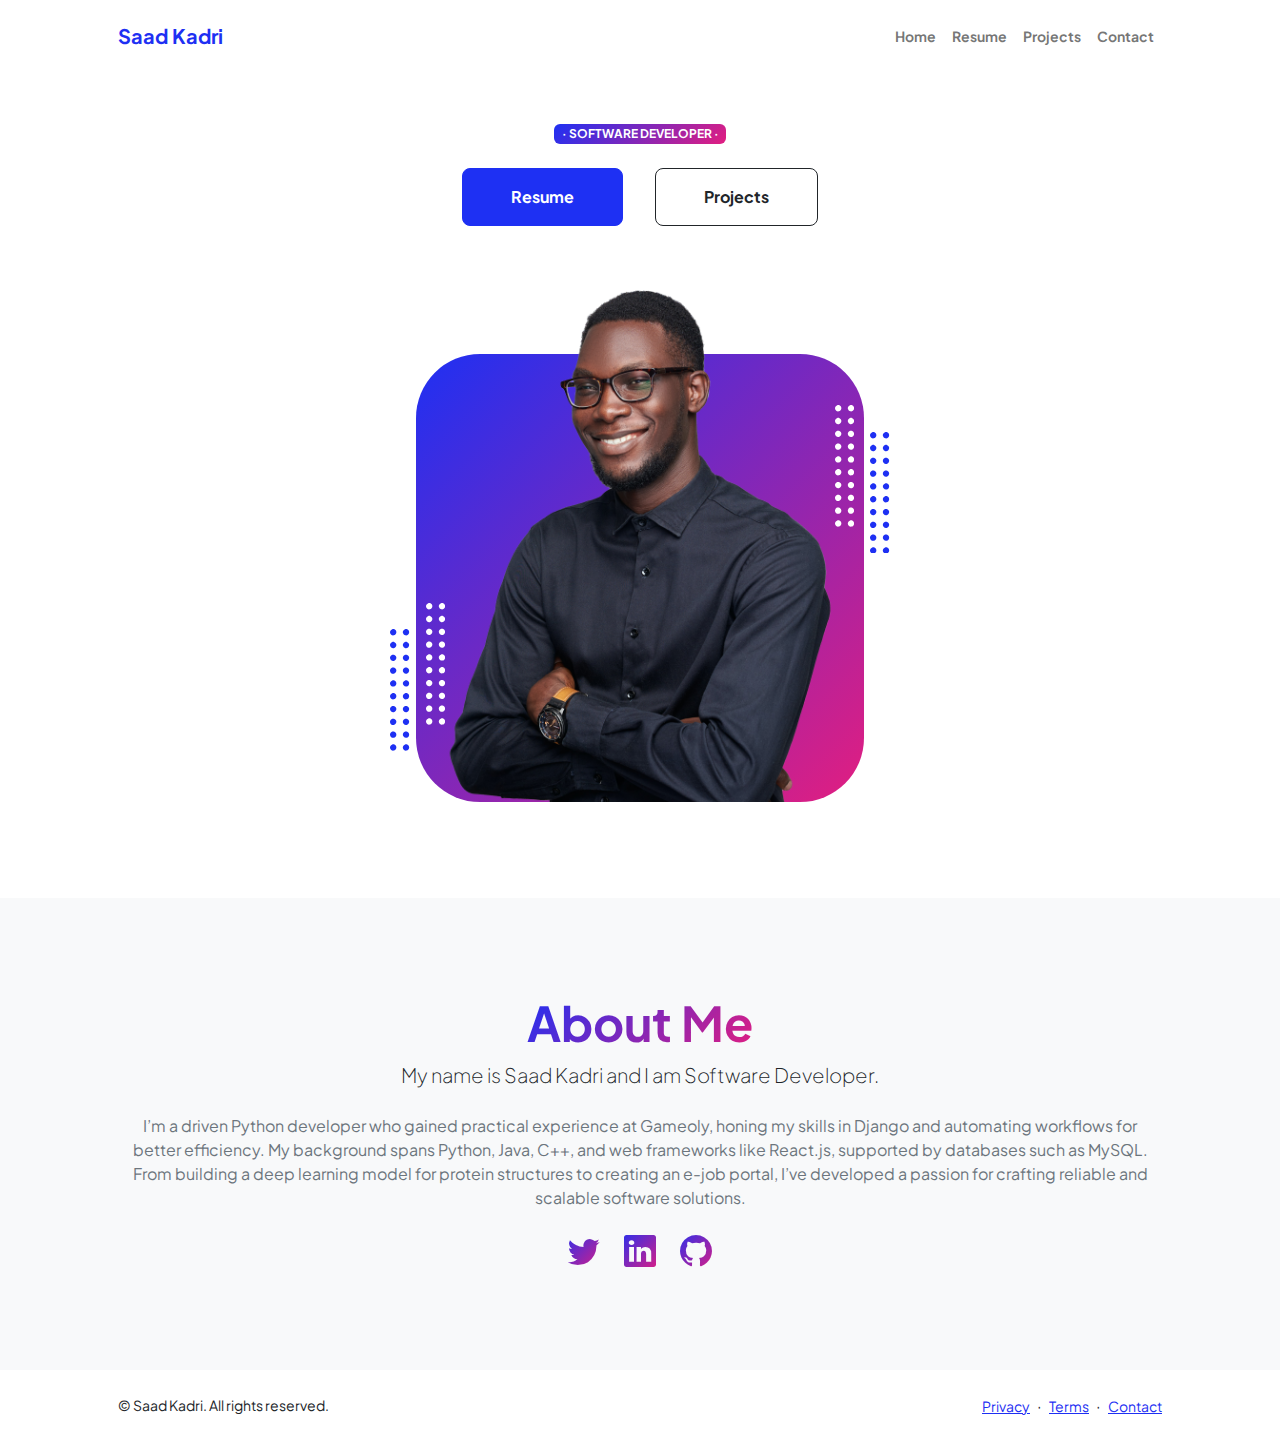
==== index.html @ 18a5549a "Portfolio-CV" ====
<!DOCTYPE html>
<html lang="en">
    <head>
        <meta charset="utf-8" />
        <meta name="viewport" content="width=device-width, initial-scale=1, shrink-to-fit=no" />
        <meta name="description" content="" />
        <meta name="author" content="" />
        <title>Saad Kadri - CV</title>
        <!-- Favicon-->
        <link rel="icon" type="image/x-icon" href="assets/favicon.ico" />
        <!-- Custom Google font-->
        <link rel="preconnect" href="https://fonts.googleapis.com" />
        <link rel="preconnect" href="https://fonts.gstatic.com" crossorigin />
        <link href="https://fonts.googleapis.com/css2?family=Plus+Jakarta+Sans:wght@100;200;300;400;500;600;700;800;900&amp;display=swap" rel="stylesheet" />
        <!-- Bootstrap icons-->
        <link href="https://cdn.jsdelivr.net/npm/bootstrap-icons@1.8.1/font/bootstrap-icons.css" rel="stylesheet" />
        <!-- Core theme CSS (includes Bootstrap)-->
        <link href="css/styles.css" rel="stylesheet" />
    </head>
    <body class="d-flex flex-column h-100">
        <main class="flex-shrink-0">
            <!-- Navigation-->
            <nav class="navbar navbar-expand-lg navbar-light bg-white py-3">
                <div class="container px-5">
                    <a class="navbar-brand" href="index.html"><span class="fw-bolder text-primary">Saad Kadri</span></a>
                    <button class="navbar-toggler" type="button" data-bs-toggle="collapse" data-bs-target="#navbarSupportedContent" aria-controls="navbarSupportedContent" aria-expanded="false" aria-label="Toggle navigation"><span class="navbar-toggler-icon"></span></button>
                    <div class="collapse navbar-collapse" id="navbarSupportedContent">
                        <ul class="navbar-nav ms-auto mb-2 mb-lg-0 small fw-bolder">
                            <li class="nav-item"><a class="nav-link" href="index.html">Home</a></li>
                            <li class="nav-item"><a class="nav-link" href="resume.html">Resume</a></li>
                            <li class="nav-item"><a class="nav-link" href="projects.html">Projects</a></li>
                            <li class="nav-item"><a class="nav-link" href="contact.html">Contact</a></li>
                        </ul>
                    </div>
                </div>
            </nav>
            <!-- Header-->
            <header class="py-5">
                <div class="container px-5 pb-5">
                    <div class="row gx-5 align-items-center">
                        <div class="col-xxl-5">
                            <!-- Header text content-->
                            <div class="text-center text-xxl-start">
                                <div class="badge bg-gradient-primary-to-secondary text-white mb-4"><div class="text-uppercase"> &middot; Software Developer &middot; </div></div>                            
                                <div class="d-grid gap-3 d-sm-flex justify-content-sm-center justify-content-xxl-start mb-3">
                                    <a class="btn btn-primary btn-lg px-5 py-3 me-sm-3 fs-6 fw-bolder" href="resume.html">Resume</a>
                                    <a class="btn btn-outline-dark btn-lg px-5 py-3 fs-6 fw-bolder" href="projects.html">Projects</a>
                                </div>
                            </div>
                        </div>
                        <div class="col-xxl-7">
                            <!-- Header profile picture-->
                            <div class="d-flex justify-content-center mt-5 mt-xxl-0">
                                <div class="profile bg-gradient-primary-to-secondary">
                                    <!-- TIP: For best results, use a photo with a transparent background like the demo example below-->
                                    <!-- Watch a tutorial on how to do this on YouTube (link)-->
                                    <img class="profile-img" src="assets/profile.png" alt="..." />
                                    <div class="dots-1">
                                        <!-- SVG Dots-->
                                        <svg version="1.1" xmlns="http://www.w3.org/2000/svg" xmlns:xlink="http://www.w3.org/1999/xlink" x="0px" y="0px" viewBox="0 0 191.6 1215.4" style="enable-background: new 0 0 191.6 1215.4" xml:space="preserve">
                                            <g transform="translate(0.000000,1280.000000) scale(0.100000,-0.100000)">
                                                <path d="M227.7,12788.6c-105-35-200-141-222-248c-43-206,163-412,369-369c155,32,275,190,260,339c-11,105-90,213-190,262        C383.7,12801.6,289.7,12808.6,227.7,12788.6z"></path>
                                                <path d="M1507.7,12788.6c-151-50-253-216-222-362c25-119,136-230,254-255c194-41,395,142,375,339c-11,105-90,213-190,262        C1663.7,12801.6,1569.7,12808.6,1507.7,12788.6z"></path>
                                                <path d="M227.7,11508.6c-105-35-200-141-222-248c-43-206,163-412,369-369c155,32,275,190,260,339c-11,105-90,213-190,262        C383.7,11521.6,289.7,11528.6,227.7,11508.6z"></path>
                                                <path d="M1507.7,11508.6c-151-50-253-216-222-362c25-119,136-230,254-255c194-41,395,142,375,339c-11,105-90,213-190,262        C1663.7,11521.6,1569.7,11528.6,1507.7,11508.6z"></path>
                                                <path d="M227.7,10228.6c-105-35-200-141-222-248c-43-206,163-412,369-369c155,32,275,190,260,339c-11,105-90,213-190,262        C383.7,10241.6,289.7,10248.6,227.7,10228.6z"></path>
                                                <path d="M1507.7,10228.6c-105-35-200-141-222-248c-43-206,163-412,369-369c155,32,275,190,260,339c-11,105-90,213-190,262        C1663.7,10241.6,1569.7,10248.6,1507.7,10228.6z"></path>
                                                <path d="M227.7,8948.6c-105-35-200-141-222-248c-43-206,163-412,369-369c155,32,275,190,260,339c-11,105-90,213-190,262        C383.7,8961.6,289.7,8968.6,227.7,8948.6z"></path>
                                                <path d="M1507.7,8948.6c-105-35-200-141-222-248c-43-206,163-412,369-369c155,32,275,190,260,339c-11,105-90,213-190,262        C1663.7,8961.6,1569.7,8968.6,1507.7,8948.6z"></path>
                                                <path d="M227.7,7668.6c-105-35-200-141-222-248c-43-206,163-412,369-369c155,32,275,190,260,339c-11,105-90,213-190,262        C383.7,7681.6,289.7,7688.6,227.7,7668.6z"></path>
                                                <path d="M1507.7,7668.6c-105-35-200-141-222-248c-43-206,163-412,369-369c155,32,275,190,260,339c-11,105-90,213-190,262        C1663.7,7681.6,1569.7,7688.6,1507.7,7668.6z"></path>
                                                <path d="M227.7,6388.6c-105-35-200-141-222-248c-43-206,163-412,369-369c155,32,275,190,260,339c-11,105-90,213-190,262        C383.7,6401.6,289.7,6408.6,227.7,6388.6z"></path>
                                                <path d="M1507.7,6388.6c-105-35-200-141-222-248c-43-206,163-412,369-369c155,32,275,190,260,339c-11,105-90,213-190,262        C1663.7,6401.6,1569.7,6408.6,1507.7,6388.6z"></path>
                                                <path d="M227.7,5108.6c-105-35-200-141-222-248c-43-206,163-412,369-369c155,32,275,190,260,339c-11,105-90,213-190,262        C383.7,5121.6,289.7,5128.6,227.7,5108.6z"></path>
                                                <path d="M1507.7,5108.6c-105-35-200-141-222-248c-43-206,163-412,369-369c155,32,275,190,260,339c-11,105-90,213-190,262        C1663.7,5121.6,1569.7,5128.6,1507.7,5108.6z"></path>
                                                <path d="M227.7,3828.6c-105-35-200-141-222-248c-43-206,163-412,369-369c155,32,275,190,260,339c-11,105-90,213-190,262        C383.7,3841.6,289.7,3848.6,227.7,3828.6z"></path>
                                                <path d="M1507.7,3828.6c-105-35-200-141-222-248c-43-206,163-412,369-369c155,32,275,190,260,339c-11,105-90,213-190,262        C1663.7,3841.6,1569.7,3848.6,1507.7,3828.6z"></path>
                                                <path d="M227.7,2548.6c-105-35-200-141-222-248c-43-206,163-412,369-369c155,32,275,190,260,339c-11,105-90,213-190,262        C383.7,2561.6,289.7,2568.6,227.7,2548.6z"></path>
                                                <path d="M1507.7,2548.6c-105-35-200-141-222-248c-43-206,163-412,369-369c155,32,275,190,260,339c-11,105-90,213-190,262        C1663.7,2561.6,1569.7,2568.6,1507.7,2548.6z"></path>
                                                <path d="M227.7,1268.6c-105-35-200-141-222-248c-43-206,163-412,369-369c155,32,275,190,260,339c-11,105-90,213-190,262        C383.7,1281.6,289.7,1288.6,227.7,1268.6z"></path>
                                                <path d="M1507.7,1268.6c-105-35-200-141-222-248c-43-206,163-412,369-369c155,32,275,190,260,339c-11,105-90,213-190,262        C1663.7,1281.6,1569.7,1288.6,1507.7,1268.6z"></path>
                                            </g>
                                        </svg>
                                        <!-- END of SVG dots-->
                                    </div>
                                    <div class="dots-2">
                                        <!-- SVG Dots-->
                                        <svg version="1.1" xmlns="http://www.w3.org/2000/svg" xmlns:xlink="http://www.w3.org/1999/xlink" x="0px" y="0px" viewBox="0 0 191.6 1215.4" style="enable-background: new 0 0 191.6 1215.4" xml:space="preserve">
                                            <g transform="translate(0.000000,1280.000000) scale(0.100000,-0.100000)">
                                                <path d="M227.7,12788.6c-105-35-200-141-222-248c-43-206,163-412,369-369c155,32,275,190,260,339c-11,105-90,213-190,262        C383.7,12801.6,289.7,12808.6,227.7,12788.6z"></path>
                                                <path d="M1507.7,12788.6c-151-50-253-216-222-362c25-119,136-230,254-255c194-41,395,142,375,339c-11,105-90,213-190,262        C1663.7,12801.6,1569.7,12808.6,1507.7,12788.6z"></path>
                                                <path d="M227.7,11508.6c-105-35-200-141-222-248c-43-206,163-412,369-369c155,32,275,190,260,339c-11,105-90,213-190,262        C383.7,11521.6,289.7,11528.6,227.7,11508.6z"></path>
                                                <path d="M1507.7,11508.6c-151-50-253-216-222-362c25-119,136-230,254-255c194-41,395,142,375,339c-11,105-90,213-190,262        C1663.7,11521.6,1569.7,11528.6,1507.7,11508.6z"></path>
                                                <path d="M227.7,10228.6c-105-35-200-141-222-248c-43-206,163-412,369-369c155,32,275,190,260,339c-11,105-90,213-190,262        C383.7,10241.6,289.7,10248.6,227.7,10228.6z"></path>
                                                <path d="M1507.7,10228.6c-105-35-200-141-222-248c-43-206,163-412,369-369c155,32,275,190,260,339c-11,105-90,213-190,262        C1663.7,10241.6,1569.7,10248.6,1507.7,10228.6z"></path>
                                                <path d="M227.7,8948.6c-105-35-200-141-222-248c-43-206,163-412,369-369c155,32,275,190,260,339c-11,105-90,213-190,262        C383.7,8961.6,289.7,8968.6,227.7,8948.6z"></path>
                                                <path d="M1507.7,8948.6c-105-35-200-141-222-248c-43-206,163-412,369-369c155,32,275,190,260,339c-11,105-90,213-190,262        C1663.7,8961.6,1569.7,8968.6,1507.7,8948.6z"></path>
                                                <path d="M227.7,7668.6c-105-35-200-141-222-248c-43-206,163-412,369-369c155,32,275,190,260,339c-11,105-90,213-190,262        C383.7,7681.6,289.7,7688.6,227.7,7668.6z"></path>
                                                <path d="M1507.7,7668.6c-105-35-200-141-222-248c-43-206,163-412,369-369c155,32,275,190,260,339c-11,105-90,213-190,262        C1663.7,7681.6,1569.7,7688.6,1507.7,7668.6z"></path>
                                                <path d="M227.7,6388.6c-105-35-200-141-222-248c-43-206,163-412,369-369c155,32,275,190,260,339c-11,105-90,213-190,262        C383.7,6401.6,289.7,6408.6,227.7,6388.6z"></path>
                                                <path d="M1507.7,6388.6c-105-35-200-141-222-248c-43-206,163-412,369-369c155,32,275,190,260,339c-11,105-90,213-190,262        C1663.7,6401.6,1569.7,6408.6,1507.7,6388.6z"></path>
                                                <path d="M227.7,5108.6c-105-35-200-141-222-248c-43-206,163-412,369-369c155,32,275,190,260,339c-11,105-90,213-190,262        C383.7,5121.6,289.7,5128.6,227.7,5108.6z"></path>
                                                <path d="M1507.7,5108.6c-105-35-200-141-222-248c-43-206,163-412,369-369c155,32,275,190,260,339c-11,105-90,213-190,262        C1663.7,5121.6,1569.7,5128.6,1507.7,5108.6z"></path>
                                                <path d="M227.7,3828.6c-105-35-200-141-222-248c-43-206,163-412,369-369c155,32,275,190,260,339c-11,105-90,213-190,262        C383.7,3841.6,289.7,3848.6,227.7,3828.6z"></path>
                                                <path d="M1507.7,3828.6c-105-35-200-141-222-248c-43-206,163-412,369-369c155,32,275,190,260,339c-11,105-90,213-190,262        C1663.7,3841.6,1569.7,3848.6,1507.7,3828.6z"></path>
                                                <path d="M227.7,2548.6c-105-35-200-141-222-248c-43-206,163-412,369-369c155,32,275,190,260,339c-11,105-90,213-190,262        C383.7,2561.6,289.7,2568.6,227.7,2548.6z"></path>
                                                <path d="M1507.7,2548.6c-105-35-200-141-222-248c-43-206,163-412,369-369c155,32,275,190,260,339c-11,105-90,213-190,262        C1663.7,2561.6,1569.7,2568.6,1507.7,2548.6z"></path>
                                                <path d="M227.7,1268.6c-105-35-200-141-222-248c-43-206,163-412,369-369c155,32,275,190,260,339c-11,105-90,213-190,262        C383.7,1281.6,289.7,1288.6,227.7,1268.6z"></path>
                                                <path d="M1507.7,1268.6c-105-35-200-141-222-248c-43-206,163-412,369-369c155,32,275,190,260,339c-11,105-90,213-190,262        C1663.7,1281.6,1569.7,1288.6,1507.7,1268.6z"></path>
                                            </g>
                                        </svg>
                                        <!-- END of SVG dots-->
                                    </div>
                                    <div class="dots-3">
                                        <!-- SVG Dots-->
                                        <svg version="1.1" xmlns="http://www.w3.org/2000/svg" xmlns:xlink="http://www.w3.org/1999/xlink" x="0px" y="0px" viewBox="0 0 191.6 1215.4" style="enable-background: new 0 0 191.6 1215.4" xml:space="preserve">
                                            <g transform="translate(0.000000,1280.000000) scale(0.100000,-0.100000)">
                                                <path d="M227.7,12788.6c-105-35-200-141-222-248c-43-206,163-412,369-369c155,32,275,190,260,339c-11,105-90,213-190,262        C383.7,12801.6,289.7,12808.6,227.7,12788.6z"></path>
                                                <path d="M1507.7,12788.6c-151-50-253-216-222-362c25-119,136-230,254-255c194-41,395,142,375,339c-11,105-90,213-190,262        C1663.7,12801.6,1569.7,12808.6,1507.7,12788.6z"></path>
                                                <path d="M227.7,11508.6c-105-35-200-141-222-248c-43-206,163-412,369-369c155,32,275,190,260,339c-11,105-90,213-190,262        C383.7,11521.6,289.7,11528.6,227.7,11508.6z"></path>
                                                <path d="M1507.7,11508.6c-151-50-253-216-222-362c25-119,136-230,254-255c194-41,395,142,375,339c-11,105-90,213-190,262        C1663.7,11521.6,1569.7,11528.6,1507.7,11508.6z"></path>
                                                <path d="M227.7,10228.6c-105-35-200-141-222-248c-43-206,163-412,369-369c155,32,275,190,260,339c-11,105-90,213-190,262        C383.7,10241.6,289.7,10248.6,227.7,10228.6z"></path>
                                                <path d="M1507.7,10228.6c-105-35-200-141-222-248c-43-206,163-412,369-369c155,32,275,190,260,339c-11,105-90,213-190,262        C1663.7,10241.6,1569.7,10248.6,1507.7,10228.6z"></path>
                                                <path d="M227.7,8948.6c-105-35-200-141-222-248c-43-206,163-412,369-369c155,32,275,190,260,339c-11,105-90,213-190,262        C383.7,8961.6,289.7,8968.6,227.7,8948.6z"></path>
                                                <path d="M1507.7,8948.6c-105-35-200-141-222-248c-43-206,163-412,369-369c155,32,275,190,260,339c-11,105-90,213-190,262        C1663.7,8961.6,1569.7,8968.6,1507.7,8948.6z"></path>
                                                <path d="M227.7,7668.6c-105-35-200-141-222-248c-43-206,163-412,369-369c155,32,275,190,260,339c-11,105-90,213-190,262        C383.7,7681.6,289.7,7688.6,227.7,7668.6z"></path>
                                                <path d="M1507.7,7668.6c-105-35-200-141-222-248c-43-206,163-412,369-369c155,32,275,190,260,339c-11,105-90,213-190,262        C1663.7,7681.6,1569.7,7688.6,1507.7,7668.6z"></path>
                                                <path d="M227.7,6388.6c-105-35-200-141-222-248c-43-206,163-412,369-369c155,32,275,190,260,339c-11,105-90,213-190,262        C383.7,6401.6,289.7,6408.6,227.7,6388.6z"></path>
                                                <path d="M1507.7,6388.6c-105-35-200-141-222-248c-43-206,163-412,369-369c155,32,275,190,260,339c-11,105-90,213-190,262        C1663.7,6401.6,1569.7,6408.6,1507.7,6388.6z"></path>
                                                <path d="M227.7,5108.6c-105-35-200-141-222-248c-43-206,163-412,369-369c155,32,275,190,260,339c-11,105-90,213-190,262        C383.7,5121.6,289.7,5128.6,227.7,5108.6z"></path>
                                                <path d="M1507.7,5108.6c-105-35-200-141-222-248c-43-206,163-412,369-369c155,32,275,190,260,339c-11,105-90,213-190,262        C1663.7,5121.6,1569.7,5128.6,1507.7,5108.6z"></path>
                                                <path d="M227.7,3828.6c-105-35-200-141-222-248c-43-206,163-412,369-369c155,32,275,190,260,339c-11,105-90,213-190,262        C383.7,3841.6,289.7,3848.6,227.7,3828.6z"></path>
                                                <path d="M1507.7,3828.6c-105-35-200-141-222-248c-43-206,163-412,369-369c155,32,275,190,260,339c-11,105-90,213-190,262        C1663.7,3841.6,1569.7,3848.6,1507.7,3828.6z"></path>
                                                <path d="M227.7,2548.6c-105-35-200-141-222-248c-43-206,163-412,369-369c155,32,275,190,260,339c-11,105-90,213-190,262        C383.7,2561.6,289.7,2568.6,227.7,2548.6z"></path>
                                                <path d="M1507.7,2548.6c-105-35-200-141-222-248c-43-206,163-412,369-369c155,32,275,190,260,339c-11,105-90,213-190,262        C1663.7,2561.6,1569.7,2568.6,1507.7,2548.6z"></path>
                                                <path d="M227.7,1268.6c-105-35-200-141-222-248c-43-206,163-412,369-369c155,32,275,190,260,339c-11,105-90,213-190,262        C383.7,1281.6,289.7,1288.6,227.7,1268.6z"></path>
                                                <path d="M1507.7,1268.6c-105-35-200-141-222-248c-43-206,163-412,369-369c155,32,275,190,260,339c-11,105-90,213-190,262        C1663.7,1281.6,1569.7,1288.6,1507.7,1268.6z"></path>
                                            </g>
                                        </svg>
                                        <!-- END of SVG dots-->
                                    </div>
                                    <div class="dots-4">
                                        <!-- SVG Dots-->
                                        <svg version="1.1" xmlns="http://www.w3.org/2000/svg" xmlns:xlink="http://www.w3.org/1999/xlink" x="0px" y="0px" viewBox="0 0 191.6 1215.4" style="enable-background: new 0 0 191.6 1215.4" xml:space="preserve">
                                            <g transform="translate(0.000000,1280.000000) scale(0.100000,-0.100000)">
                                                <path d="M227.7,12788.6c-105-35-200-141-222-248c-43-206,163-412,369-369c155,32,275,190,260,339c-11,105-90,213-190,262        C383.7,12801.6,289.7,12808.6,227.7,12788.6z"></path>
                                                <path d="M1507.7,12788.6c-151-50-253-216-222-362c25-119,136-230,254-255c194-41,395,142,375,339c-11,105-90,213-190,262        C1663.7,12801.6,1569.7,12808.6,1507.7,12788.6z"></path>
                                                <path d="M227.7,11508.6c-105-35-200-141-222-248c-43-206,163-412,369-369c155,32,275,190,260,339c-11,105-90,213-190,262        C383.7,11521.6,289.7,11528.6,227.7,11508.6z"></path>
                                                <path d="M1507.7,11508.6c-151-50-253-216-222-362c25-119,136-230,254-255c194-41,395,142,375,339c-11,105-90,213-190,262        C1663.7,11521.6,1569.7,11528.6,1507.7,11508.6z"></path>
                                                <path d="M227.7,10228.6c-105-35-200-141-222-248c-43-206,163-412,369-369c155,32,275,190,260,339c-11,105-90,213-190,262        C383.7,10241.6,289.7,10248.6,227.7,10228.6z"></path>
                                                <path d="M1507.7,10228.6c-105-35-200-141-222-248c-43-206,163-412,369-369c155,32,275,190,260,339c-11,105-90,213-190,262        C1663.7,10241.6,1569.7,10248.6,1507.7,10228.6z"></path>
                                                <path d="M227.7,8948.6c-105-35-200-141-222-248c-43-206,163-412,369-369c155,32,275,190,260,339c-11,105-90,213-190,262        C383.7,8961.6,289.7,8968.6,227.7,8948.6z"></path>
                                                <path d="M1507.7,8948.6c-105-35-200-141-222-248c-43-206,163-412,369-369c155,32,275,190,260,339c-11,105-90,213-190,262        C1663.7,8961.6,1569.7,8968.6,1507.7,8948.6z"></path>
                                                <path d="M227.7,7668.6c-105-35-200-141-222-248c-43-206,163-412,369-369c155,32,275,190,260,339c-11,105-90,213-190,262        C383.7,7681.6,289.7,7688.6,227.7,7668.6z"></path>
                                                <path d="M1507.7,7668.6c-105-35-200-141-222-248c-43-206,163-412,369-369c155,32,275,190,260,339c-11,105-90,213-190,262        C1663.7,7681.6,1569.7,7688.6,1507.7,7668.6z"></path>
                                                <path d="M227.7,6388.6c-105-35-200-141-222-248c-43-206,163-412,369-369c155,32,275,190,260,339c-11,105-90,213-190,262        C383.7,6401.6,289.7,6408.6,227.7,6388.6z"></path>
                                                <path d="M1507.7,6388.6c-105-35-200-141-222-248c-43-206,163-412,369-369c155,32,275,190,260,339c-11,105-90,213-190,262        C1663.7,6401.6,1569.7,6408.6,1507.7,6388.6z"></path>
                                                <path d="M227.7,5108.6c-105-35-200-141-222-248c-43-206,163-412,369-369c155,32,275,190,260,339c-11,105-90,213-190,262        C383.7,5121.6,289.7,5128.6,227.7,5108.6z"></path>
                                                <path d="M1507.7,5108.6c-105-35-200-141-222-248c-43-206,163-412,369-369c155,32,275,190,260,339c-11,105-90,213-190,262        C1663.7,5121.6,1569.7,5128.6,1507.7,5108.6z"></path>
                                                <path d="M227.7,3828.6c-105-35-200-141-222-248c-43-206,163-412,369-369c155,32,275,190,260,339c-11,105-90,213-190,262        C383.7,3841.6,289.7,3848.6,227.7,3828.6z"></path>
                                                <path d="M1507.7,3828.6c-105-35-200-141-222-248c-43-206,163-412,369-369c155,32,275,190,260,339c-11,105-90,213-190,262        C1663.7,3841.6,1569.7,3848.6,1507.7,3828.6z"></path>
                                                <path d="M227.7,2548.6c-105-35-200-141-222-248c-43-206,163-412,369-369c155,32,275,190,260,339c-11,105-90,213-190,262        C383.7,2561.6,289.7,2568.6,227.7,2548.6z"></path>
                                                <path d="M1507.7,2548.6c-105-35-200-141-222-248c-43-206,163-412,369-369c155,32,275,190,260,339c-11,105-90,213-190,262        C1663.7,2561.6,1569.7,2568.6,1507.7,2548.6z"></path>
                                                <path d="M227.7,1268.6c-105-35-200-141-222-248c-43-206,163-412,369-369c155,32,275,190,260,339c-11,105-90,213-190,262        C383.7,1281.6,289.7,1288.6,227.7,1268.6z"></path>
                                                <path d="M1507.7,1268.6c-105-35-200-141-222-248c-43-206,163-412,369-369c155,32,275,190,260,339c-11,105-90,213-190,262        C1663.7,1281.6,1569.7,1288.6,1507.7,1268.6z"></path>
                                            </g>
                                        </svg>
                                        <!-- END of SVG dots-->
                                    </div>
                                </div>
                            </div>
                        </div>
                    </div>
                </div>
            </header>
            <!-- About Section-->
            <section class="bg-light py-5">
                <div class="container px-5">
                    <div class="row gx-5 justify-content-center">
                        <div class="col-xxl-8">
                            <div class="text-center my-5">
                                <h2 class="display-5 fw-bolder"><span class="text-gradient d-inline">About Me</span></h2>
                                <p class="lead fw-light mb-4">My name is Saad Kadri and I am Software Developer.</p>
                                <p class="text-muted">I’m a driven Python developer who gained practical experience at Gameoly, honing my skills in Django and automating workflows for better efficiency. My background spans Python, Java, C++, and web frameworks like React.js, supported by databases such as MySQL. From building a deep learning model for protein structures to creating an e-job portal, I’ve developed a passion for crafting reliable and scalable software solutions.</p>
                                <div class="d-flex justify-content-center fs-2 gap-4">
                                    <a class="text-gradient" href="#!"><i class="bi bi-twitter"></i></a>
                                    <a class="text-gradient" href="#!"><i class="bi bi-linkedin"></i></a>
                                    <a class="text-gradient" href="#!"><i class="bi bi-github"></i></a>
                                </div>
                            </div>
                        </div>
                    </div>
                </div>
            </section>
        </main>
        <!-- Footer-->
        <footer class="bg-white py-4 mt-auto">
            <div class="container px-5">
                <div class="row align-items-center justify-content-between flex-column flex-sm-row">
                    <div class="col-auto"><div class="small m-0"> &copy; Saad Kadri. All rights reserved.</div></div>
                    <div class="col-auto">
                        <a class="small" href="#!">Privacy</a>
                        <span class="mx-1">&middot;</span>
                        <a class="small" href="#!">Terms</a>
                        <span class="mx-1">&middot;</span>
                        <a class="small" href="#!">Contact</a>
                    </div>
                </div>
            </div>
        </footer>
        <!-- Bootstrap core JS-->
        <script src="https://cdn.jsdelivr.net/npm/bootstrap@5.2.3/dist/js/bootstrap.bundle.min.js"></script>
        <!-- Core theme JS-->
        <script src="js/scripts.js"></script>
    </body>
</html>
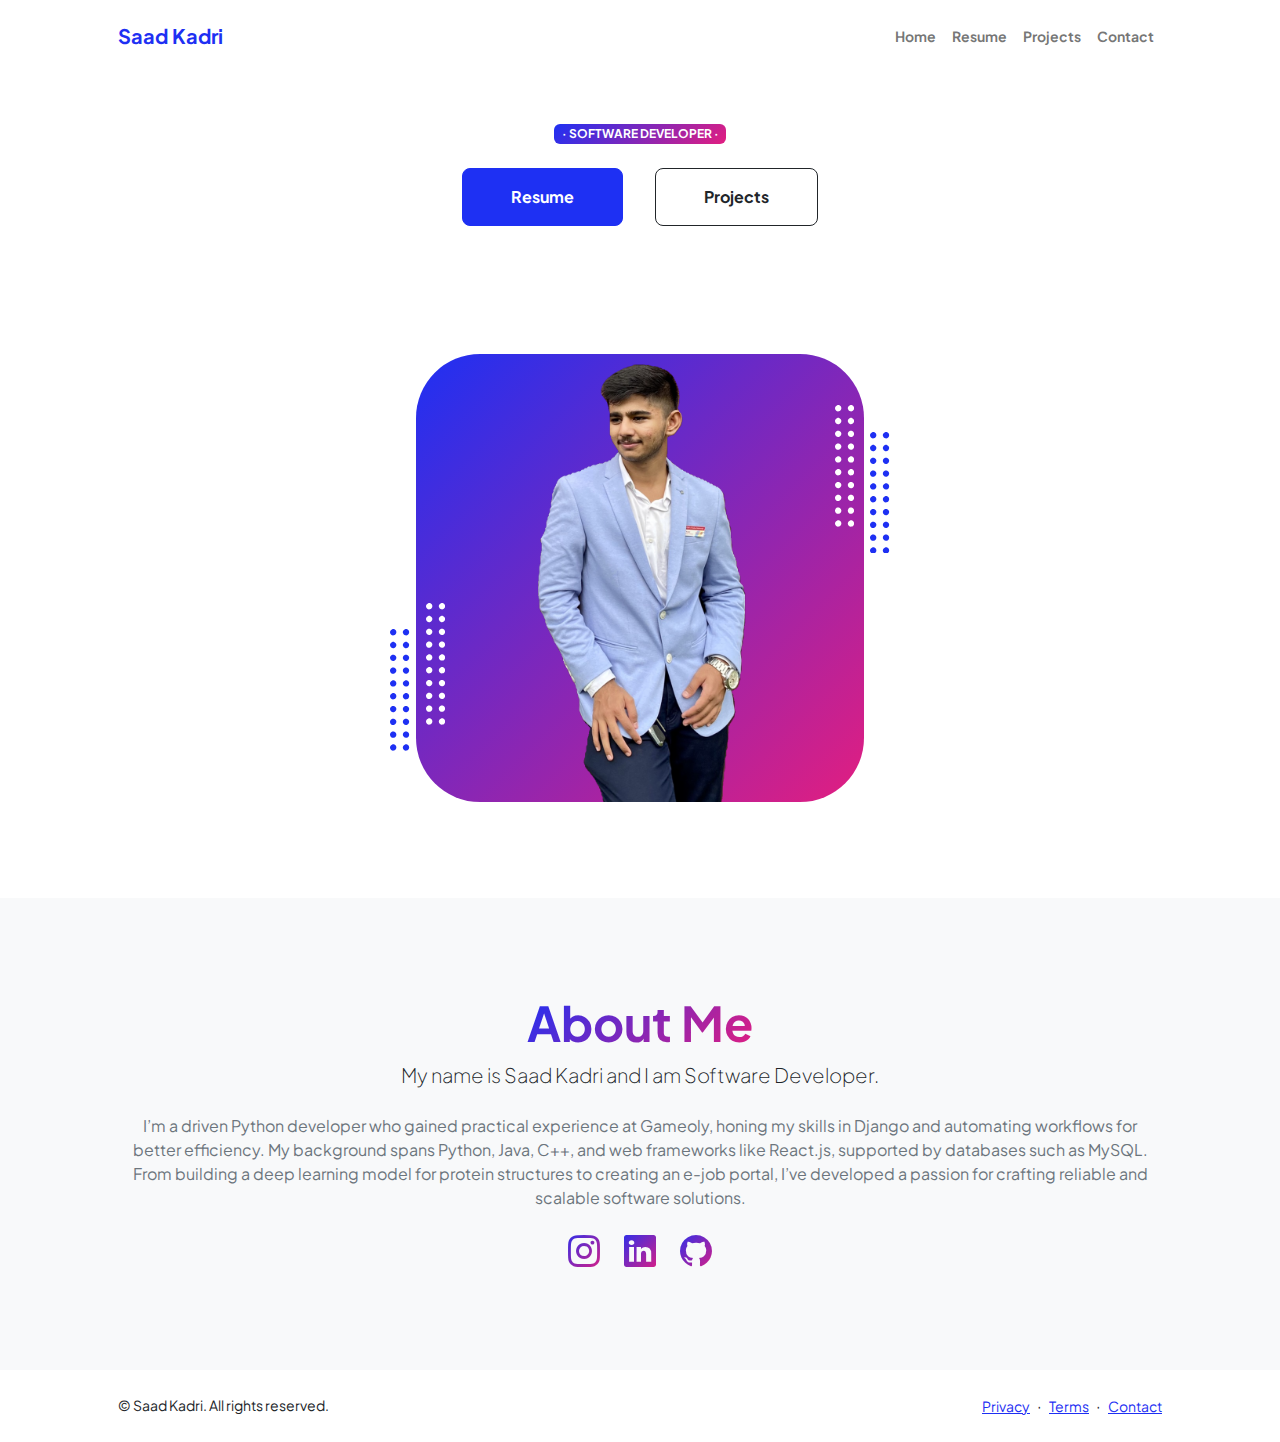
==== commit c2feb65d: "New" ====
--- a/index.html
+++ b/index.html
@@ -53,8 +53,9 @@
                             <div class="d-flex justify-content-center mt-5 mt-xxl-0">
                                 <div class="profile bg-gradient-primary-to-secondary">
                                     <!-- TIP: For best results, use a photo with a transparent background like the demo example below-->
-                                    <!-- Watch a tutorial on how to do this on YouTube (link)-->
-                                    <img class="profile-img" src="assets/profile.png" alt="..." />
+                                    <!-- Watch a tutorial on how to do this on YouTube (link)-->                                    
+                                    <img class="profile-img" src="assets/profile.png" alt="Portrait">
+                                                            
                                     <div class="dots-1">
                                         <!-- SVG Dots-->
                                         <svg version="1.1" xmlns="http://www.w3.org/2000/svg" xmlns:xlink="http://www.w3.org/1999/xlink" x="0px" y="0px" viewBox="0 0 191.6 1215.4" style="enable-background: new 0 0 191.6 1215.4" xml:space="preserve">
@@ -183,9 +184,9 @@
                                 <p class="lead fw-light mb-4">My name is Saad Kadri and I am Software Developer.</p>
                                 <p class="text-muted">I’m a driven Python developer who gained practical experience at Gameoly, honing my skills in Django and automating workflows for better efficiency. My background spans Python, Java, C++, and web frameworks like React.js, supported by databases such as MySQL. From building a deep learning model for protein structures to creating an e-job portal, I’ve developed a passion for crafting reliable and scalable software solutions.</p>
                                 <div class="d-flex justify-content-center fs-2 gap-4">
-                                    <a class="text-gradient" href="#!"><i class="bi bi-twitter"></i></a>
-                                    <a class="text-gradient" href="#!"><i class="bi bi-linkedin"></i></a>
-                                    <a class="text-gradient" href="#!"><i class="bi bi-github"></i></a>
+                                    <a class="text-gradient" href="https://www.instagram.com/saad.kadri16/"><i class="bi bi-instagram"></i></a>
+                                    <a class="text-gradient" href="https://www.linkedin.com/in/saad-kadri-58b8bb205/"target="_blank" rel="noopener noreferrer"><i class="bi bi-linkedin"></i></a>
+                                    <a class="text-gradient" href="https://github.com/skadri1601" target="_blank" rel="noopener noreferrer"> <i class="bi bi-github"></i> </a>
                                 </div>
                             </div>
                         </div>
